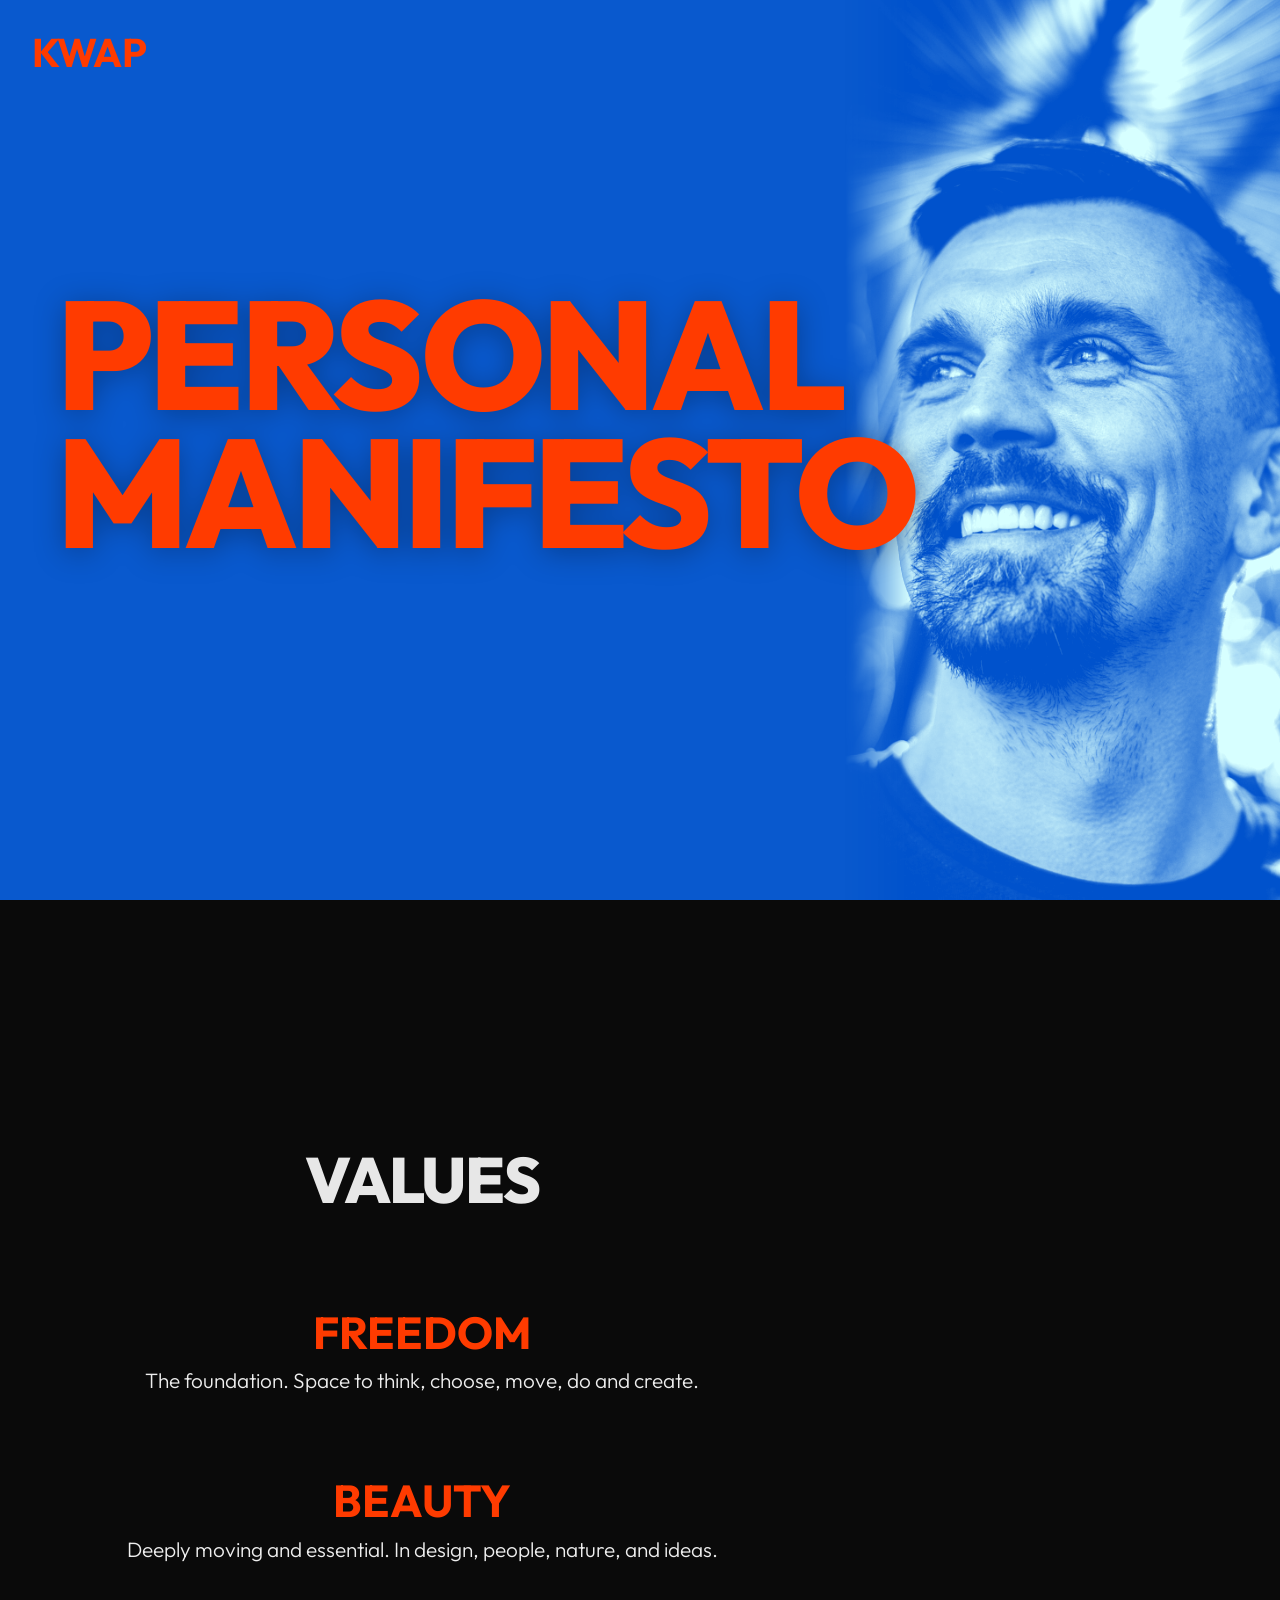
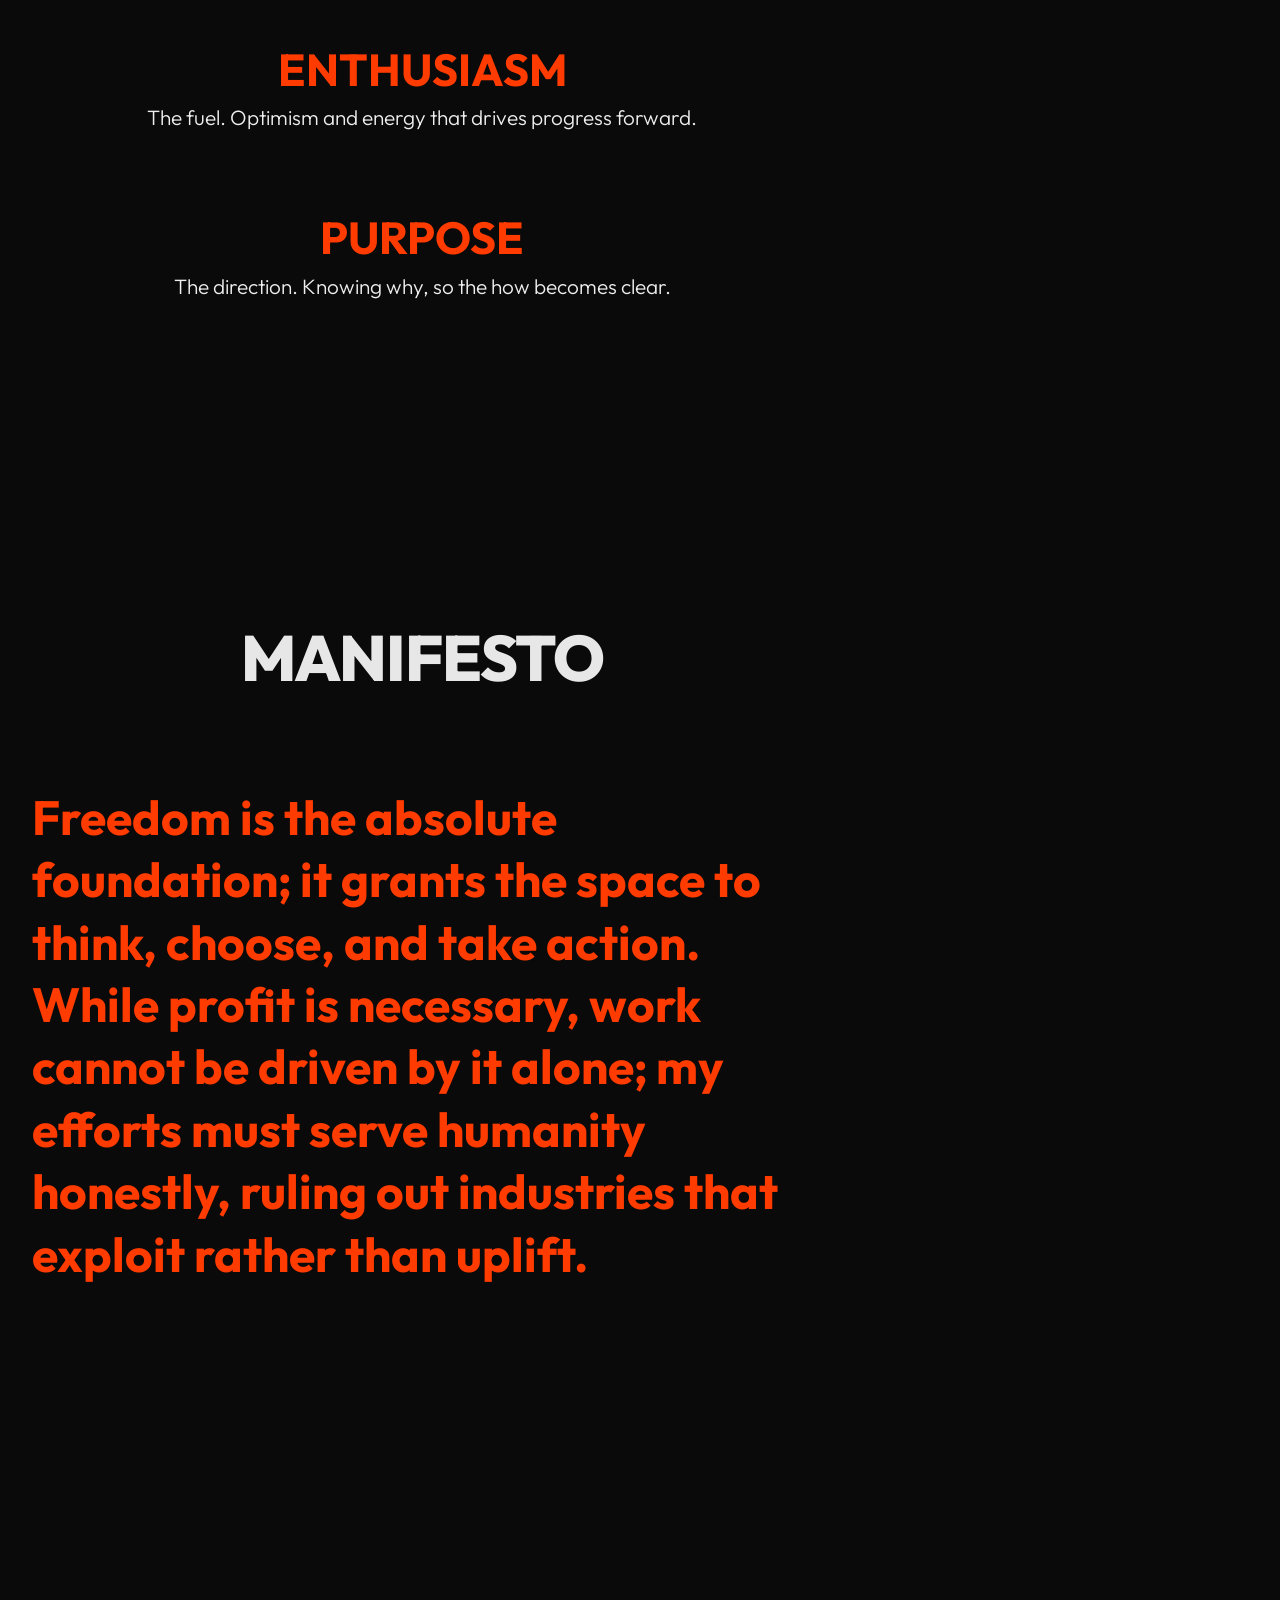
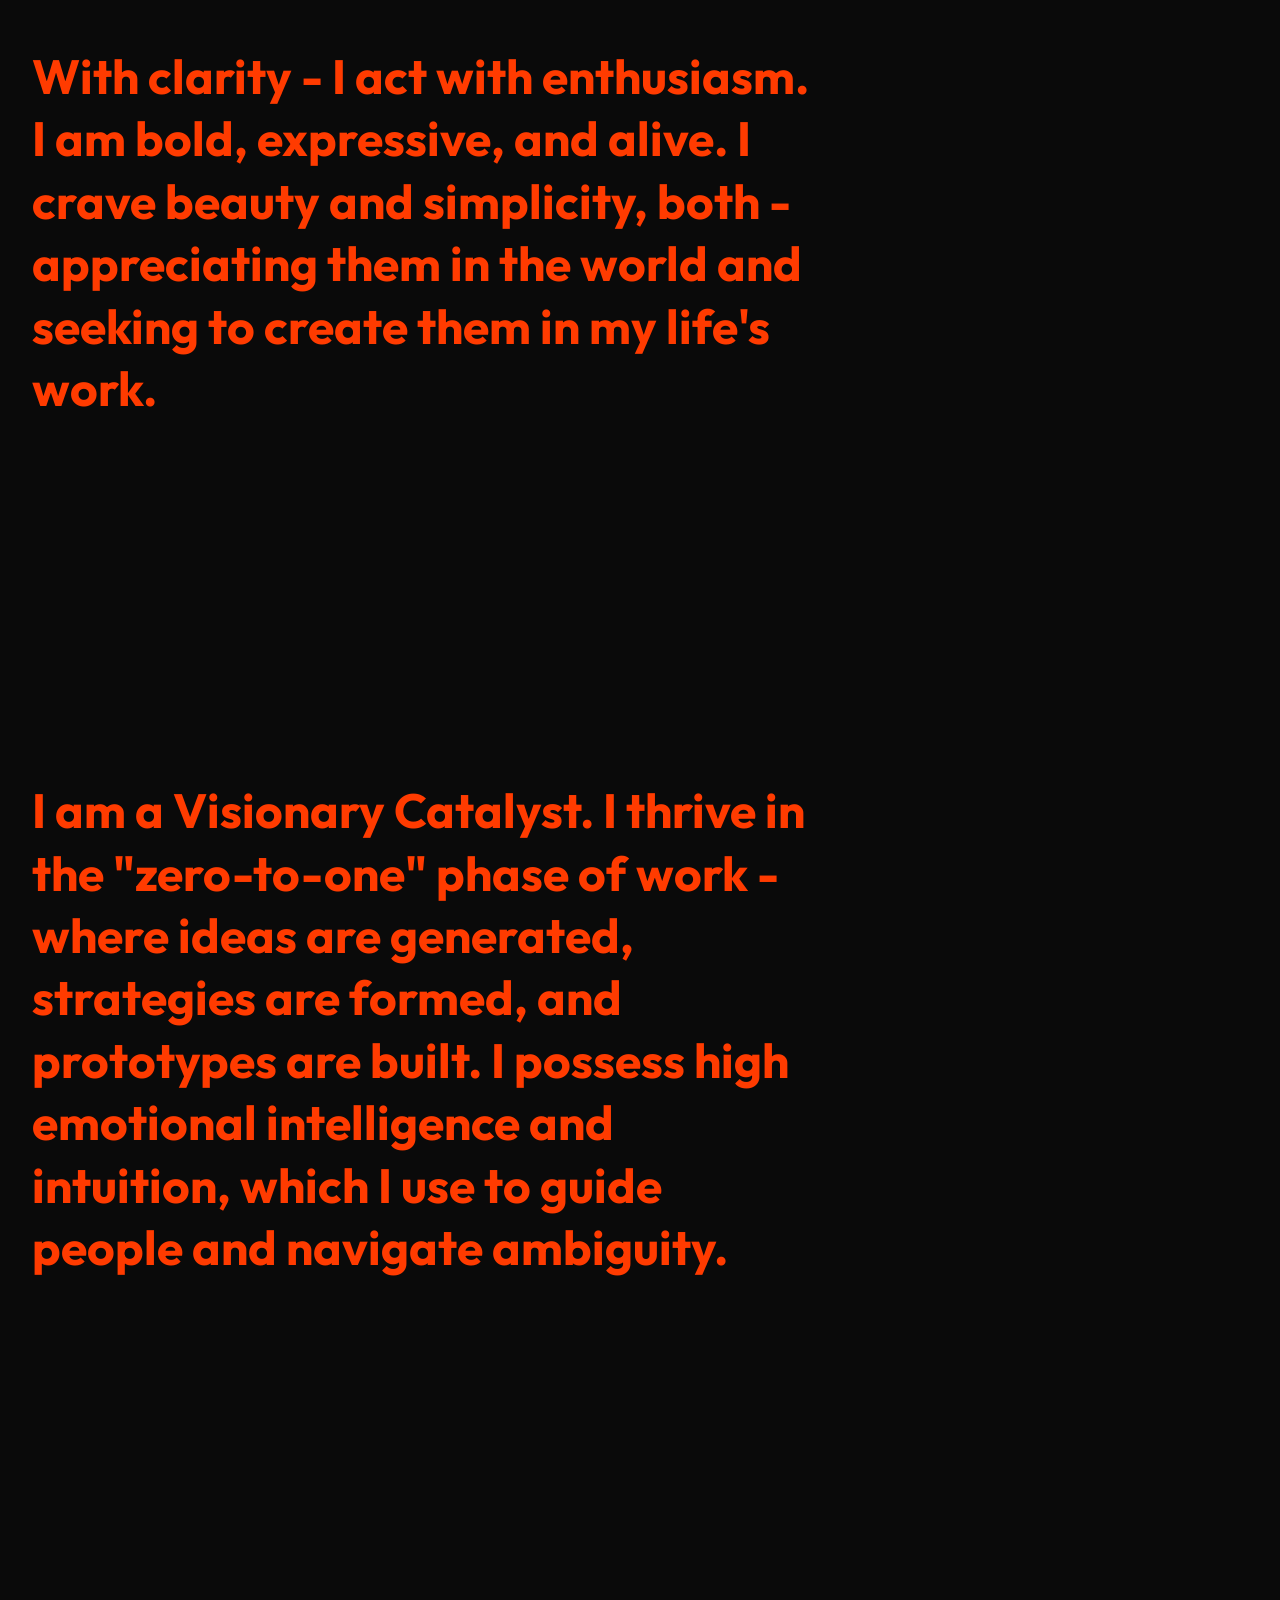
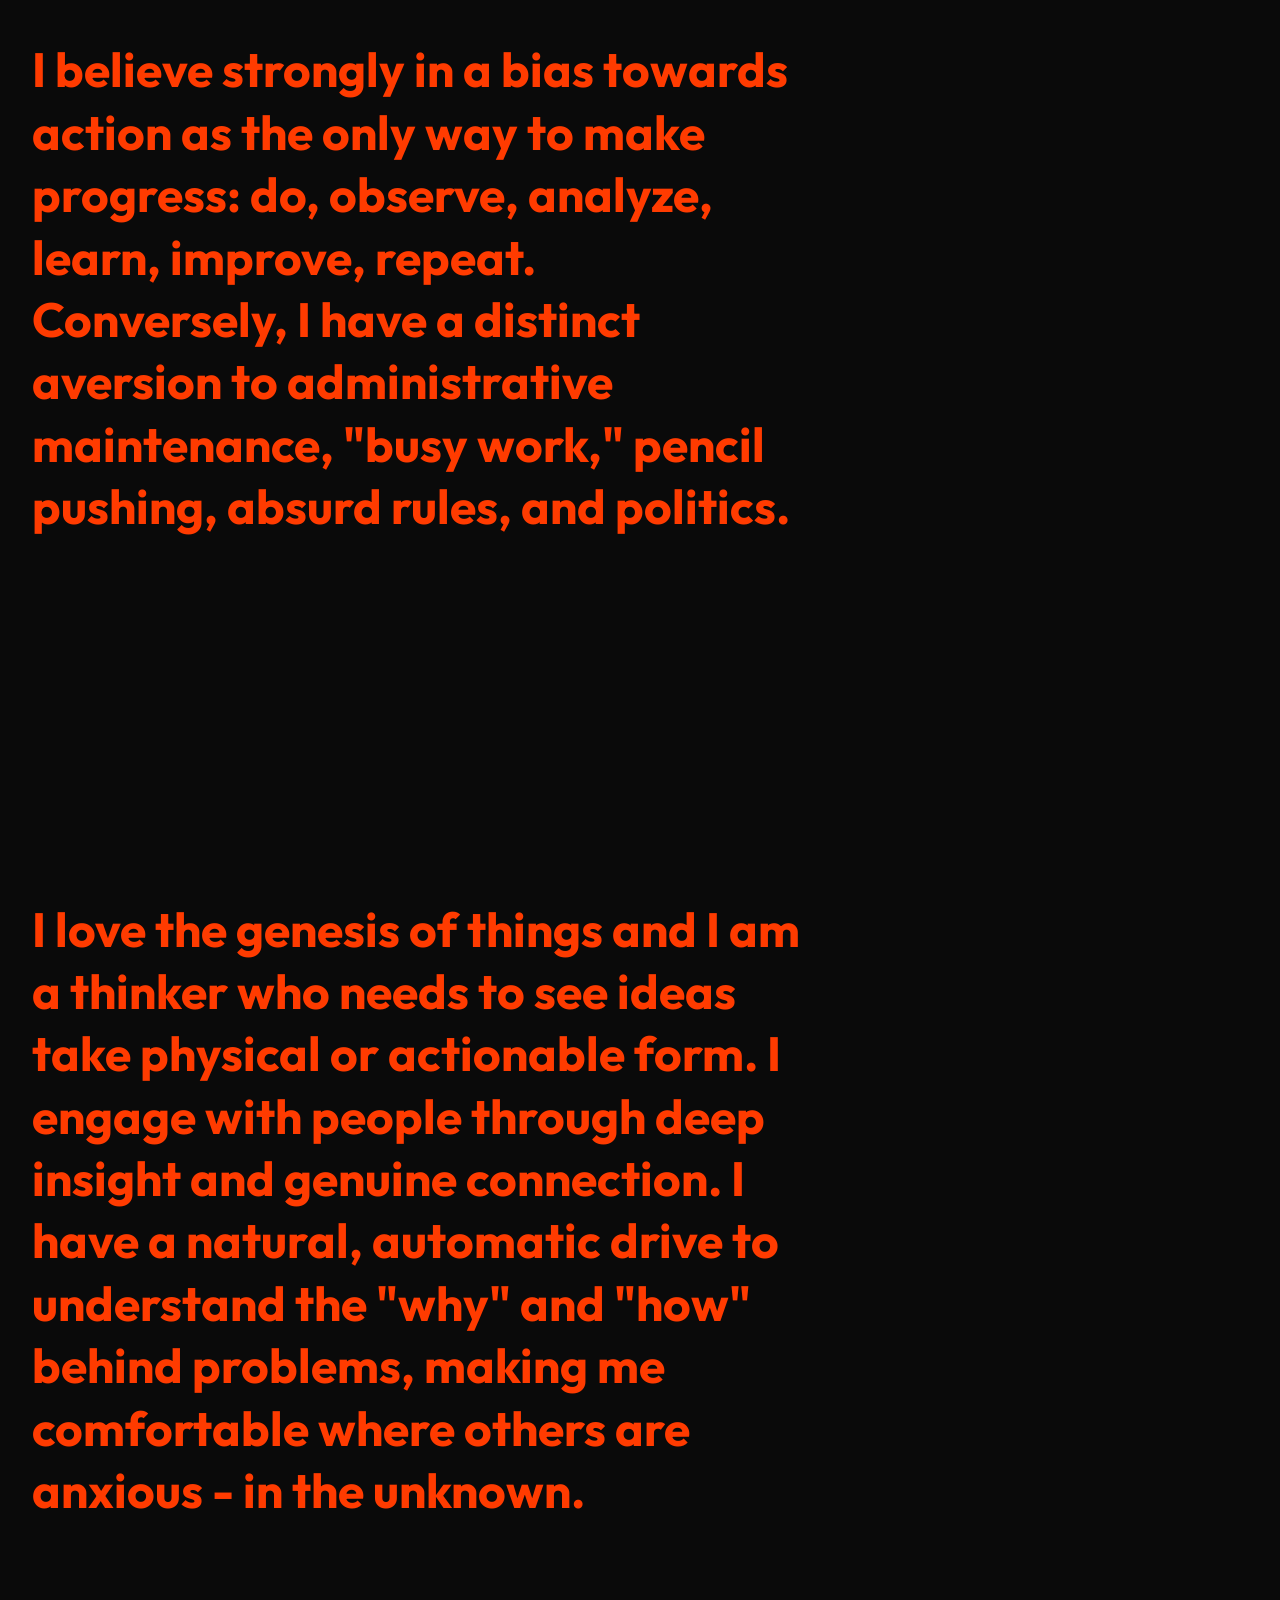
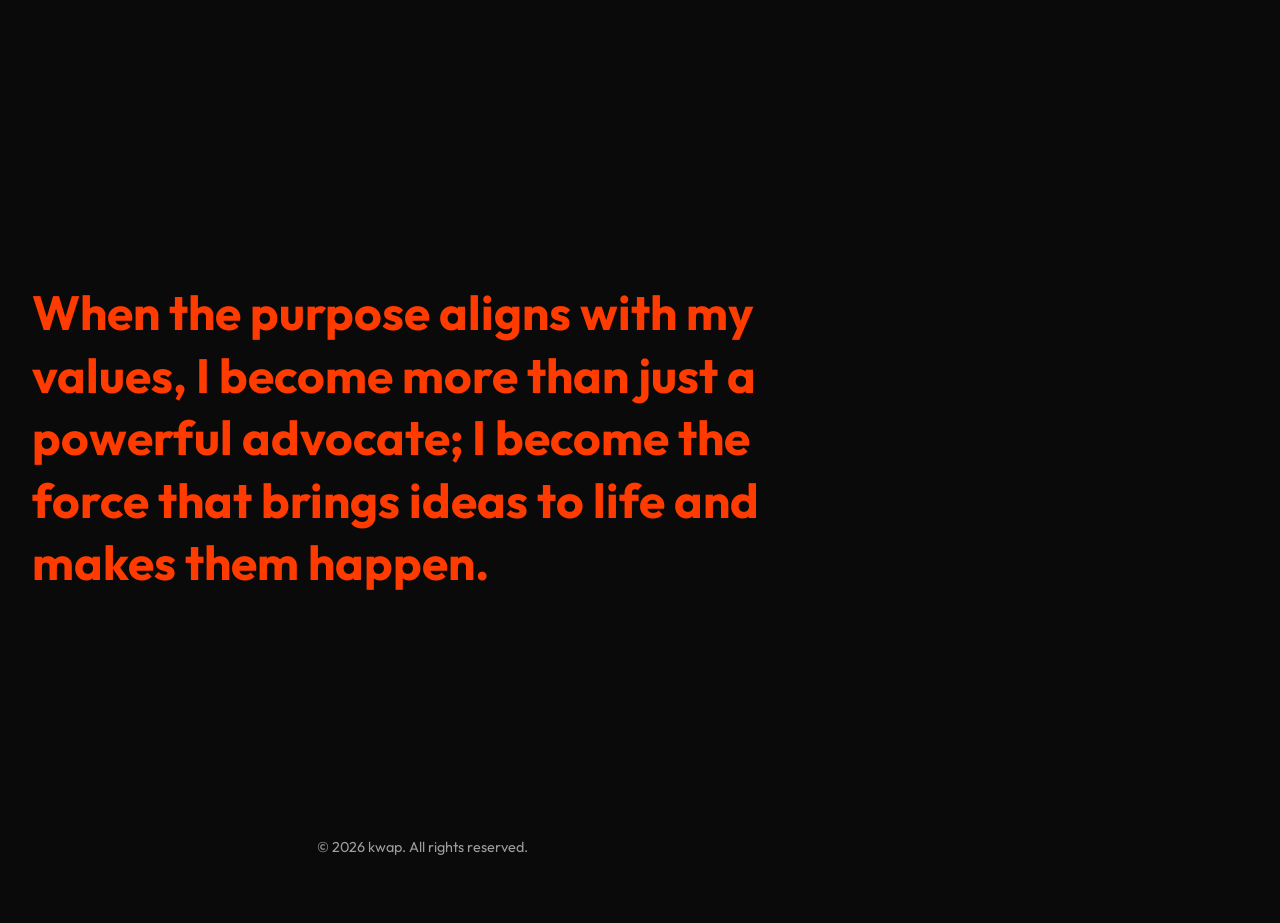
==== index.html @ 7fed05df "My manifesto" ====
<!DOCTYPE html>
<html lang="en">

<head>
    <meta charset="UTF-8">
    <meta name="viewport" content="width=device-width, initial-scale=1.0">
    <title>kwap manifesto</title>
    <link rel="preconnect" href="https://fonts.googleapis.com">
    <link rel="preconnect" href="https://fonts.gstatic.com" crossorigin>
    <link href="https://fonts.googleapis.com/css2?family=Outfit:wght@300;400;600;800&display=swap" rel="stylesheet">
    <link rel="stylesheet" href="style.css">
</head>

<body>

    <!-- Fixed Image Column (Right 1/3) -->
    <div class="image-column">
        <div class="image-bg"></div>
        <div class="image-overlay"></div>
    </div>

    <!-- Navigation (Spans full width or just content? Let's span full but keep text in content area) -->
    <nav>
        <div class="logo"><a href="https://www.linkedin.com/in/piotrkwapin/" target="_blank">KWAP</a></div>
        <!-- <div class="meta"><a href="mailto:contact@example.com">EMAIL ME</a></div> -->
    </nav>

    <!-- Content Column (Left 2/3) -->
    <div class="content-column">

        <!-- HERO SECTION -->
        <section id="hero">
            <div class="hero-content">
                <h1>Personal<br>Manifesto</h1>
            </div>

        </section>

        <!-- VALUES SECTION -->
        <section id="values">
            <h2 class="section-title">Values</h2>
            <div class="values-list">
                <div class="value-item">
                    <h3>Freedom</h3>
                    <p>The foundation. Space to think, choose, move, do and create.</p>
                </div>
                <div class="value-item">
                    <h3>Beauty</h3>
                    <p>Deeply moving and essential. In design, people, nature, and ideas.</p>
                </div>
                <div class="value-item">
                    <h3>Enthusiasm</h3>
                    <p>The fuel. Optimism and energy that drives progress forward.</p>
                </div>
                <div class="value-item">
                    <h3>Purpose</h3>
                    <p>The direction. Knowing why, so the how becomes clear.</p>
                </div>
            </div>
        </section>

        <!-- MANIFESTO SECTION -->
        <section id="manifesto">
            <div class="manifesto-container">
                <div class="sticky-wrapper">
                    <h2 class="section-title">Manifesto</h2>
                    <div class="reveal-text">Freedom is the absolute foundation; it grants the space to think, choose,
                        and take action. While profit is necessary, work cannot be driven by it alone; my efforts must
                        serve humanity honestly, ruling out industries that exploit rather than uplift.</div>
                    <div class="reveal-text">With clarity - I act with enthusiasm. I am bold, expressive, and alive. I
                        crave beauty and simplicity, both - appreciating them in the world and seeking to create them in
                        my life's work.</div>
                    <div class="reveal-text">I am a Visionary Catalyst. I thrive in the "zero-to-one" phase of work -
                        where ideas are generated, strategies are formed, and prototypes are built. I possess high
                        emotional intelligence and intuition, which I use to guide people and navigate ambiguity.</div>
                    <div class="reveal-text">I believe strongly in a bias towards action as the only way to make
                        progress: do, observe, analyze, learn, improve, repeat.<br>Conversely, I have a distinct
                        aversion to administrative maintenance, "busy work," pencil pushing, absurd rules, and politics.
                    </div>
                    <div class="reveal-text">I love the genesis of things and I am a thinker who needs to see ideas take
                        physical or actionable form. I engage with people through deep insight and genuine connection. I
                        have a natural, automatic drive to understand the "why" and "how" behind problems, making me
                        comfortable where others are anxious - in the unknown.</div>
                    <div class="reveal-text">When the purpose aligns with my values, I become more than just a powerful
                        advocate; I become the force that brings ideas to life and makes them happen.</div>
                </div>
            </div>
        </section>

        <footer>
            <p>&copy; 2026 kwap. All rights reserved.</p>
        </footer>

    </div> <!-- End Content Column -->

    <script src="script.js"></script>
</body>

</html>
---- style.css ----
:root {
    --bg-color: #0a0a0a;
    --text-color: #f0f0f0;
    --accent-color: #FF3B00;
    /* Electric Orange */
    --font-main: 'Outfit', sans-serif;
}

* {
    margin: 0;
    padding: 0;
    box-sizing: border-box;
}

body {
    background-color: var(--bg-color);
    color: var(--text-color);
    font-family: var(--font-main);
    overflow-x: hidden;
    line-height: 1.5;
    -webkit-font-smoothing: antialiased;
}

/* --- Global Blue Uniformity --- */
body::before {
    content: '';
    position: fixed;
    top: 0;
    left: 0;
    width: 100%;
    height: 100%;
    /* Brightened Blue: #4da6ff -> #66b3ff */
    background-color: #66b3ff;
    mix-blend-mode: hard-light;
    pointer-events: none;
    z-index: 0;
    opacity: 0.8;
}

/* --- Navigation --- */
nav {
    position: fixed;
    top: 0;
    left: 0;
    width: 100%;
    /* Standard padding */
    padding: 2rem;
    display: flex;
    justify-content: space-between;
    align-items: center;
    z-index: 1000;
}

nav .logo,
nav a {
    color: var(--accent-color) !important;
    text-decoration: none;
    font-weight: 700;
    letter-spacing: 1px;
    font-size: 0.9rem;
    text-transform: uppercase;
}

/* FORCED Logo Size */
nav .logo,
nav .logo a {
    font-size: 2.5rem !important;
    /* UP UP UP size */
    line-height: 1;
    letter-spacing: -0.02em;
}

/* --- Layout Columns --- */
/* Right Image Column (34%) */
.image-column {
    position: fixed;
    top: 0;
    right: 0;
    width: 34%;
    height: 100vh;
    z-index: -1;
    background-color: #000;
    overflow: hidden;
    /* Soft Fade to Left */
    -webkit-mask-image: linear-gradient(to right, transparent 0%, black 15%);
    mask-image: linear-gradient(to right, transparent 0%, black 15%);
}

.image-bg {
    width: 100%;
    height: 100%;
    background-image: url('assets/user-hero-bw.png');
    background-size: cover;
    background-position: center center;
    filter: brightness(1.2) contrast(1.1);
}

/* Left Content Column (66%) */
.content-column {
    width: 66%;
    min-height: 100vh;
    position: relative;
    z-index: 10;
}

section,
footer,
nav {
    position: relative;
    z-index: 10;
}

/* --- Sections --- */

/* Hero Section */
#hero {
    height: 100vh;
    display: flex;
    flex-direction: column;
    /* MOVED UP: Start from top */
    justify-content: flex-start;
    /* Padding Top 20vh pushes it lower than 15vh but higher than center */
    padding-top: 20vh;
    padding-left: 4rem;
    padding-right: 4rem;
    align-items: flex-start;
}

h1 {
    font-size: clamp(4rem, 12vw, 15rem);
    font-weight: 800;
    line-height: 0.9;
    color: var(--accent-color);
    letter-spacing: -0.03em;
    text-transform: uppercase;
    margin-left: -0.5rem;
    filter: drop-shadow(0 4px 15px rgba(0, 0, 0, 0.3));
}

.section-title {
    font-size: 4rem;
    font-weight: 800;
    color: #fff;
    text-transform: uppercase;
    text-align: center;
    margin-bottom: 5rem;
    letter-spacing: -0.02em;
    opacity: 0.9;
}



/* Values Section */
#values {
    padding: 8rem 2rem;
    min-height: 100vh;
    display: flex;
    flex-direction: column;
    justify-content: center;
    align-items: center;
}

.values-list {
    display: flex;
    flex-direction: column;
    gap: 5rem;
    max-width: 800px;
    width: 100%;
    text-align: center;
}

.value-item h3 {
    font-size: 2.8rem;
    color: var(--accent-color);
    text-transform: uppercase;
    margin-bottom: 0.5rem;
    line-height: 1.1;
}

.value-item p {
    font-size: 1.3rem;
    font-weight: 300;
    color: #eee;
}

/* Manifesto Section */
#manifesto {
    padding: 20vh 2rem;
}

.manifesto-container {
    max-width: 800px;
    margin: 0 auto;
}

.reveal-text {
    font-size: 3rem;
    line-height: 1.3;
    margin-bottom: 40vh;
    opacity: 0.25;
    color: var(--accent-color);
    font-weight: 700;
    transition: opacity 0.5s ease;
}

.reveal-text.active {
    opacity: 1;
}

.reveal-text:last-child {
    margin-bottom: 0;
}

/* Footer */
footer {
    padding: 4rem 2rem;
    text-align: center;
    opacity: 0.6;
    font-size: 0.9rem;
    color: #fff;
}

/* Mobile */
@media (max-width: 768px) {
    .content-column {
        width: 100%;
    }

    .image-column {
        width: 100%;
        position: fixed;
        z-index: -5;
        opacity: 0.3;
    }

    h1 {
        font-size: 18vw;
        text-align: center;
        margin-left: 0;
    }

    #hero {
        align-items: center;
        text-align: center;
        padding: 0 1.5rem;
        padding-top: 20vh;
        /* Adjust for mobile */
    }

    .scroll-indicator {
        left: 50%;
    }
}
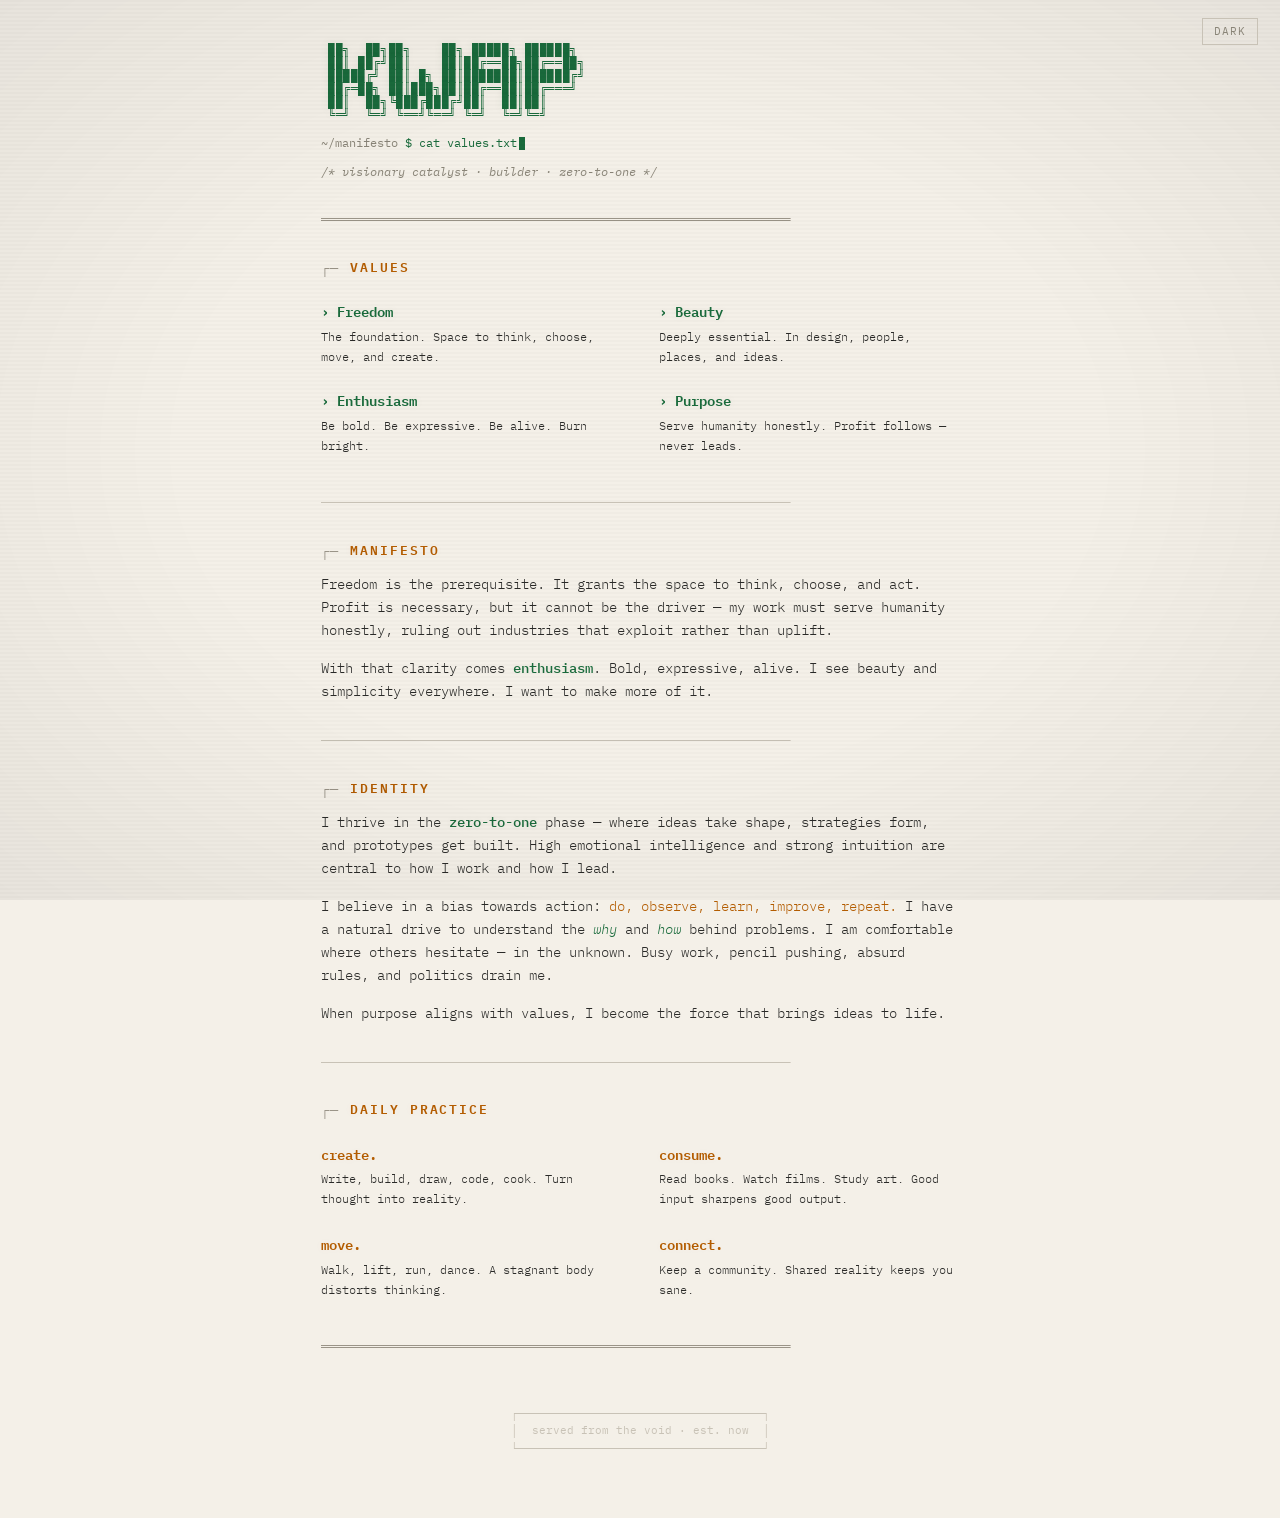
==== commit 410311e4: "changed to index.html" ====
--- a/index.html
+++ b/index.html
@@ -1,99 +1,386 @@
 <!DOCTYPE html>
-<html lang="en">
-
+<html lang="en" data-theme="light">
 <head>
-    <meta charset="UTF-8">
-    <meta name="viewport" content="width=device-width, initial-scale=1.0">
-    <title>kwap manifesto</title>
-    <link rel="preconnect" href="https://fonts.googleapis.com">
-    <link rel="preconnect" href="https://fonts.gstatic.com" crossorigin>
-    <link href="https://fonts.googleapis.com/css2?family=Outfit:wght@300;400;600;800&display=swap" rel="stylesheet">
-    <link rel="stylesheet" href="style.css">
+<meta charset="UTF-8">
+<meta name="viewport" content="width=device-width, initial-scale=1.0">
+<title>KWAP — Manifesto</title>
+<link rel="icon" type="image/x-icon" href="[data-uri]">
+<style>
+  @import url('https://fonts.googleapis.com/css2?family=IBM+Plex+Mono:ital,wght@0,300;0,400;0,500;0,600;1,400&display=swap');
+
+  /* ── LIGHT THEME (default) ── */
+  :root, [data-theme="light"] {
+    --bg: #f4f0e8;
+    --bg-deep: #ece8df;
+    --text: #2a2a28;
+    --text-dim: #8a8578;
+    --accent: #1a6b3c;
+    --accent-glow: rgba(26, 107, 60, 0.08);
+    --accent2: #b35c00;
+    --accent2-glow: rgba(179, 92, 0, 0.06);
+    --border: #c8c2b6;
+    --border-bright: #9a9488;
+    --scanline-b: rgba(0, 0, 0, 0.015);
+    --vignette: rgba(0, 0, 0, 0.05);
+  }
+
+  /* ── DARK THEME ── */
+  [data-theme="dark"] {
+    --bg: #060906;
+    --bg-deep: #0a0f0a;
+    --text: #ccddcc;
+    --text-dim: #446644;
+    --accent: #33ff66;
+    --accent-glow: rgba(51, 255, 102, 0.12);
+    --accent2: #ffaa22;
+    --accent2-glow: rgba(255, 170, 34, 0.15);
+    --border: #1a331a;
+    --border-bright: #2a5a2a;
+    --scanline-b: rgba(0, 0, 0, 0.08);
+    --vignette: rgba(0, 0, 0, 0.4);
+  }
+
+  * { margin: 0; padding: 0; box-sizing: border-box; }
+
+  html {
+    font-size: 15px;
+    scrollbar-width: thin;
+    scrollbar-color: var(--border-bright) var(--bg);
+  }
+
+  body {
+    background: var(--bg);
+    color: var(--text);
+    font-family: 'IBM Plex Mono', 'Courier New', monospace;
+    line-height: 1.7;
+    min-height: 100vh;
+    overflow-x: hidden;
+    transition: background 0.4s ease, color 0.4s ease;
+  }
+
+  /* ── CRT SCANLINES ── */
+  body::before {
+    content: '';
+    position: fixed;
+    top: 0; left: 0; right: 0; bottom: 0;
+    background: repeating-linear-gradient(
+      0deg, transparent, transparent 2px,
+      var(--scanline-b) 2px, var(--scanline-b) 4px
+    );
+    pointer-events: none;
+    z-index: 1000;
+  }
+
+  body::after {
+    content: '';
+    position: fixed;
+    top: 0; left: 0; right: 0; bottom: 0;
+    background: radial-gradient(ellipse at center, transparent 50%, var(--vignette) 100%);
+    pointer-events: none;
+    z-index: 999;
+  }
+
+  /* ── LAYOUT ── */
+  .terminal { max-width: 76ch; margin: 0 auto; padding: 2rem 1.5rem 4rem; }
+
+  /* ── THEME TOGGLE ── */
+  .theme-toggle {
+    position: fixed;
+    top: 1.2rem;
+    right: 1.5rem;
+    z-index: 1001;
+    background: none;
+    border: 1px solid var(--border);
+    color: var(--text-dim);
+    font-family: 'IBM Plex Mono', monospace;
+    font-size: 0.7rem;
+    letter-spacing: 0.1em;
+    padding: 0.35rem 0.7rem;
+    cursor: pointer;
+    transition: all 0.3s ease;
+    text-transform: uppercase;
+  }
+  .theme-toggle:hover {
+    color: var(--accent);
+    border-color: var(--accent);
+  }
+
+  /* ── HEADER ── */
+  .header-art {
+    color: var(--accent);
+    font-size: 0.75rem;
+    line-height: 1.15;
+    letter-spacing: 0.05em;
+    white-space: pre;
+    text-shadow: 0 0 10px var(--accent-glow);
+    overflow: hidden;
+  }
+
+  [data-theme="dark"] .header-art {
+    animation: flicker 4s infinite alternate;
+  }
+
+  @keyframes flicker {
+    0%, 95%, 100% { opacity: 1; }
+    96% { opacity: 0.85; }
+    97% { opacity: 1; }
+    98% { opacity: 0.9; }
+  }
+
+  /* ── PROMPT LINE ── */
+  .prompt-line {
+    color: var(--accent);
+    font-size: 0.8rem;
+    margin-top: 0.8rem;
+  }
+  .prompt-path { color: var(--text-dim); }
+  .cursor {
+    display: inline-block;
+    width: 0.55em;
+    height: 1.05em;
+    background: var(--accent);
+    vertical-align: text-bottom;
+    animation: blink 1s step-end infinite;
+    margin-left: 2px;
+  }
+  @keyframes blink { 0%, 100% { opacity: 1; } 50% { opacity: 0; } }
+
+  .tagline {
+    color: var(--text-dim);
+    margin-top: 0.6rem;
+    font-size: 0.8rem;
+    font-style: italic;
+  }
+
+  /* ── DIVIDERS ── */
+  .divider {
+    color: var(--border);
+    margin: 1.8rem 0;
+    white-space: pre;
+    font-size: 0.8rem;
+    overflow: hidden;
+    transition: color 0.4s ease;
+  }
+  .divider.bright { color: var(--border-bright); }
+
+  /* ── SECTIONS ── */
+  .section-label {
+    color: var(--accent2);
+    font-weight: 600;
+    font-size: 0.85rem;
+    letter-spacing: 0.15em;
+    text-transform: uppercase;
+    margin-bottom: 0.8rem;
+    text-shadow: 0 0 8px var(--accent2-glow);
+    transition: color 0.4s ease;
+  }
+  .section-label::before { content: '┌─ '; color: var(--border-bright); }
+
+  p { margin-bottom: 1rem; font-weight: 300; }
+
+  .highlight {
+    color: var(--accent);
+    font-weight: 500;
+    text-shadow: 0 0 6px var(--accent-glow);
+  }
+  .accent2 { color: var(--accent2); }
+  .dim { color: var(--text-dim); }
+  em { font-style: italic; color: var(--accent); }
+
+  /* ── VALUES GRID ── */
+  .values { display: grid; grid-template-columns: 1fr 1fr; gap: 0.2rem 2.5rem; margin: 0.5rem 0; }
+  .value-item { padding: 0.6rem 0; }
+  .value-name {
+    color: var(--accent);
+    font-weight: 600;
+    font-size: 0.95rem;
+    text-shadow: 0 0 8px var(--accent-glow);
+  }
+  .value-desc { font-size: 0.8rem; font-weight: 300; margin-top: 0.2rem; }
+
+  /* ── FOUR PILLARS ── */
+  .pillars { display: grid; grid-template-columns: 1fr 1fr; gap: 0.3rem 2.5rem; margin-top: 0.5rem; }
+  .pillar { padding: 0.6rem 0; }
+  .pillar-name {
+    color: var(--accent2);
+    font-weight: 600;
+    font-size: 0.95rem;
+    text-shadow: 0 0 8px var(--accent2-glow);
+  }
+  .pillar-desc { font-size: 0.8rem; font-weight: 300; margin-top: 0.2rem; }
+
+  /* ── QUOTE ── */
+  .quote-block {
+    border-left: 2px solid var(--border-bright);
+    padding: 0.8rem 0 0.8rem 1.5rem;
+    margin: 0.5rem 0;
+  }
+  .quote-text { font-style: italic; font-weight: 300; font-size: 0.9rem; }
+  .quote-prelude { font-size: 0.85rem; font-weight: 400; margin-bottom: 0.8rem; }
+  .quote-author { color: var(--text-dim); font-size: 0.8rem; margin-top: 0.5rem; }
+
+  .manifesto-body p { font-size: 0.9rem; }
+
+  /* ── FOOTER ── */
+  .footer {
+    color: var(--border);
+    font-size: 0.7rem;
+    margin-top: 2rem;
+    text-align: center;
+    white-space: pre;
+  }
+
+  /* ── FADE IN ── */
+  .fade-section {
+    opacity: 0;
+    transform: translateY(6px);
+    animation: fadeUp 0.6s ease forwards;
+  }
+  @keyframes fadeUp { to { opacity: 1; transform: translateY(0); } }
+
+  .fade-section:nth-child(2)  { animation-delay: 0.05s; }
+  .fade-section:nth-child(3)  { animation-delay: 0.15s; }
+  .fade-section:nth-child(4)  { animation-delay: 0.3s; }
+  .fade-section:nth-child(5)  { animation-delay: 0.45s; }
+  .fade-section:nth-child(6)  { animation-delay: 0.55s; }
+  .fade-section:nth-child(7)  { animation-delay: 0.65s; }
+  .fade-section:nth-child(8)  { animation-delay: 0.75s; }
+  .fade-section:nth-child(9)  { animation-delay: 0.85s; }
+  .fade-section:nth-child(10) { animation-delay: 0.95s; }
+  .fade-section:nth-child(11) { animation-delay: 1.05s; }
+  .fade-section:nth-child(12) { animation-delay: 1.15s; }
+  .fade-section:nth-child(13) { animation-delay: 1.25s; }
+  .fade-section:nth-child(14) { animation-delay: 1.35s; }
+
+  @media (max-width: 600px) {
+    html { font-size: 13px; }
+    .terminal { padding: 1.2rem 1rem 3rem; }
+    .header-art { font-size: 0.48rem; }
+    .values, .pillars { grid-template-columns: 1fr; gap: 0; }
+    .theme-toggle { top: 0.8rem; right: 0.8rem; }
+  }
+</style>
 </head>
-
 <body>
 
-    <!-- Fixed Image Column (Right 1/3) -->
-    <div class="image-column">
-        <div class="image-bg"></div>
-        <div class="image-overlay"></div>
+<button class="theme-toggle" onclick="toggleTheme()" aria-label="Toggle theme">
+  <span id="toggle-text">dark</span>
+</button>
+
+<main class="terminal">
+
+  <div class="fade-section">
+    <div class="header-art" role="img" aria-label="KWAP">
+ ██╗  ██╗██╗    ██╗ █████╗ ██████╗
+ ██║ ██╔╝██║    ██║██╔══██╗██╔══██╗
+ █████╔╝ ██║ █╗ ██║███████║██████╔╝
+ ██╔═██╗ ██║███╗██║██╔══██║██╔═══╝
+ ██║  ██╗╚███╔███╔╝██║  ██║██║
+ ╚═╝  ╚═╝ ╚══╝╚══╝ ╚═╝  ╚═╝╚═╝</div>
+  </div>
+
+  <div class="fade-section">
+    <div class="prompt-line"><span class="prompt-path">~/manifesto</span> $ cat values.txt<span class="cursor"></span></div>
+    <div class="tagline">/* visionary catalyst · builder · zero-to-one */</div>
+  </div>
+
+  <div class="fade-section">
+    <div class="divider bright">═══════════════════════════════════════════════════════════════════</div>
+  </div>
+
+  <div class="fade-section">
+    <div class="section-label">Values</div>
+    <div class="values">
+      <div class="value-item">
+        <div class="value-name">› Freedom</div>
+        <div class="value-desc">The foundation. Space to think, choose, move, and create.</div>
+      </div>
+      <div class="value-item">
+        <div class="value-name">› Beauty</div>
+        <div class="value-desc">Deeply essential. In design, people, places, and ideas.</div>
+      </div>
+      <div class="value-item">
+        <div class="value-name">› Enthusiasm</div>
+        <div class="value-desc">Be bold. Be expressive. Be alive. Burn bright.</div>
+      </div>
+      <div class="value-item">
+        <div class="value-name">› Purpose</div>
+        <div class="value-desc">Serve humanity honestly. Profit follows — never leads.</div>
+      </div>
     </div>
-
-    <!-- Navigation (Spans full width or just content? Let's span full but keep text in content area) -->
-    <nav>
-        <div class="logo"><a href="https://www.linkedin.com/in/piotrkwapin/" target="_blank">KWAP</a></div>
-        <!-- <div class="meta"><a href="mailto:contact@example.com">EMAIL ME</a></div> -->
-    </nav>
-
-    <!-- Content Column (Left 2/3) -->
-    <div class="content-column">
-
-        <!-- HERO SECTION -->
-        <section id="hero">
-            <div class="hero-content">
-                <h1>Personal<br>Manifesto</h1>
-            </div>
-
-        </section>
-
-        <!-- VALUES SECTION -->
-        <section id="values">
-            <h2 class="section-title">Values</h2>
-            <div class="values-list">
-                <div class="value-item">
-                    <h3>Freedom</h3>
-                    <p>The foundation. Space to think, choose, move, do and create.</p>
-                </div>
-                <div class="value-item">
-                    <h3>Beauty</h3>
-                    <p>Deeply moving and essential. In design, people, nature, and ideas.</p>
-                </div>
-                <div class="value-item">
-                    <h3>Enthusiasm</h3>
-                    <p>The fuel. Optimism and energy that drives progress forward.</p>
-                </div>
-                <div class="value-item">
-                    <h3>Purpose</h3>
-                    <p>The direction. Knowing why, so the how becomes clear.</p>
-                </div>
-            </div>
-        </section>
-
-        <!-- MANIFESTO SECTION -->
-        <section id="manifesto">
-            <div class="manifesto-container">
-                <div class="sticky-wrapper">
-                    <h2 class="section-title">Manifesto</h2>
-                    <div class="reveal-text">Freedom is the absolute foundation; it grants the space to think, choose,
-                        and take action. While profit is necessary, work cannot be driven by it alone; my efforts must
-                        serve humanity honestly, ruling out industries that exploit rather than uplift.</div>
-                    <div class="reveal-text">With clarity - I act with enthusiasm. I am bold, expressive, and alive. I
-                        crave beauty and simplicity, both - appreciating them in the world and seeking to create them in
-                        my life's work.</div>
-                    <div class="reveal-text">I am a Visionary Catalyst. I thrive in the "zero-to-one" phase of work -
-                        where ideas are generated, strategies are formed, and prototypes are built. I possess high
-                        emotional intelligence and intuition, which I use to guide people and navigate ambiguity.</div>
-                    <div class="reveal-text">I believe strongly in a bias towards action as the only way to make
-                        progress: do, observe, analyze, learn, improve, repeat.<br>Conversely, I have a distinct
-                        aversion to administrative maintenance, "busy work," pencil pushing, absurd rules, and politics.
-                    </div>
-                    <div class="reveal-text">I love the genesis of things and I am a thinker who needs to see ideas take
-                        physical or actionable form. I engage with people through deep insight and genuine connection. I
-                        have a natural, automatic drive to understand the "why" and "how" behind problems, making me
-                        comfortable where others are anxious - in the unknown.</div>
-                    <div class="reveal-text">When the purpose aligns with my values, I become more than just a powerful
-                        advocate; I become the force that brings ideas to life and makes them happen.</div>
-                </div>
-            </div>
-        </section>
-
-        <footer>
-            <p>&copy; 2026 kwap. All rights reserved.</p>
-        </footer>
-
-    </div> <!-- End Content Column -->
-
-    <script src="script.js"></script>
+  </div>
+
+  <div class="fade-section">
+    <div class="divider">───────────────────────────────────────────────────────────────────</div>
+  </div>
+
+  <div class="fade-section">
+    <div class="section-label">Manifesto</div>
+    <div class="manifesto-body">
+      <p>Freedom is the prerequisite. It grants the space to think, choose, and act. Profit is necessary, but it cannot be the driver — my work must serve humanity honestly, ruling out industries that exploit rather than uplift.</p>
+      <p>With that clarity comes <span class="highlight">enthusiasm</span>. Bold, expressive, alive. I see beauty and simplicity everywhere. I want to make more of it.</p>
+    </div>
+  </div>
+
+  <div class="fade-section">
+    <div class="divider">───────────────────────────────────────────────────────────────────</div>
+  </div>
+
+  <div class="fade-section">
+    <div class="section-label">Identity</div>
+    <div class="manifesto-body">
+      <p>I thrive in the <span class="highlight">zero-to-one</span> phase — where ideas take shape, strategies form, and prototypes get built. High emotional intelligence and strong intuition are central to how I work and how I lead.</p>
+      <p>I believe in a bias towards action: <span class="accent2">do, observe, learn, improve, repeat.</span> I have a natural drive to understand the <em>why</em> and <em>how</em> behind problems. I am comfortable where others hesitate — in the unknown. Busy work, pencil pushing, absurd rules, and politics drain me.</p>
+      <p>When purpose aligns with values, I become the force that brings ideas to life.</p>
+    </div>
+  </div>
+
+  <div class="fade-section">
+    <div class="divider">───────────────────────────────────────────────────────────────────</div>
+  </div>
+
+  <div class="fade-section">
+    <div class="section-label">Daily Practice</div>
+    <div class="pillars">
+      <div class="pillar">
+        <div class="pillar-name">create.</div>
+        <div class="pillar-desc">Write, build, draw, code, cook. Turn thought into reality.</div>
+      </div>
+      <div class="pillar">
+        <div class="pillar-name">consume.</div>
+        <div class="pillar-desc">Read books. Watch films. Study art. Good input sharpens good output.</div>
+      </div>
+      <div class="pillar">
+        <div class="pillar-name">move.</div>
+        <div class="pillar-desc">Walk, lift, run, dance. A stagnant body distorts thinking.</div>
+      </div>
+      <div class="pillar">
+        <div class="pillar-name">connect.</div>
+        <div class="pillar-desc">Keep a community. Shared reality keeps you sane.</div>
+      </div>
+    </div>
+  </div>
+
+  <div class="fade-section">
+    <div class="divider bright">═══════════════════════════════════════════════════════════════════</div>
+  </div>
+
+  <div class="fade-section">
+    <div class="footer">
+┌───────────────────────────────────┐
+│  served from the void · est. now  │
+└───────────────────────────────────┘</div>
+  </div>
+
+</main>
+
+<script>
+  function toggleTheme() {
+    const html = document.documentElement;
+    const next = html.getAttribute('data-theme') === 'light' ? 'dark' : 'light';
+    html.setAttribute('data-theme', next);
+    document.getElementById('toggle-text').textContent = next === 'light' ? 'dark' : 'light';
+  }
+</script>
 </body>
-
-</html>+</html>
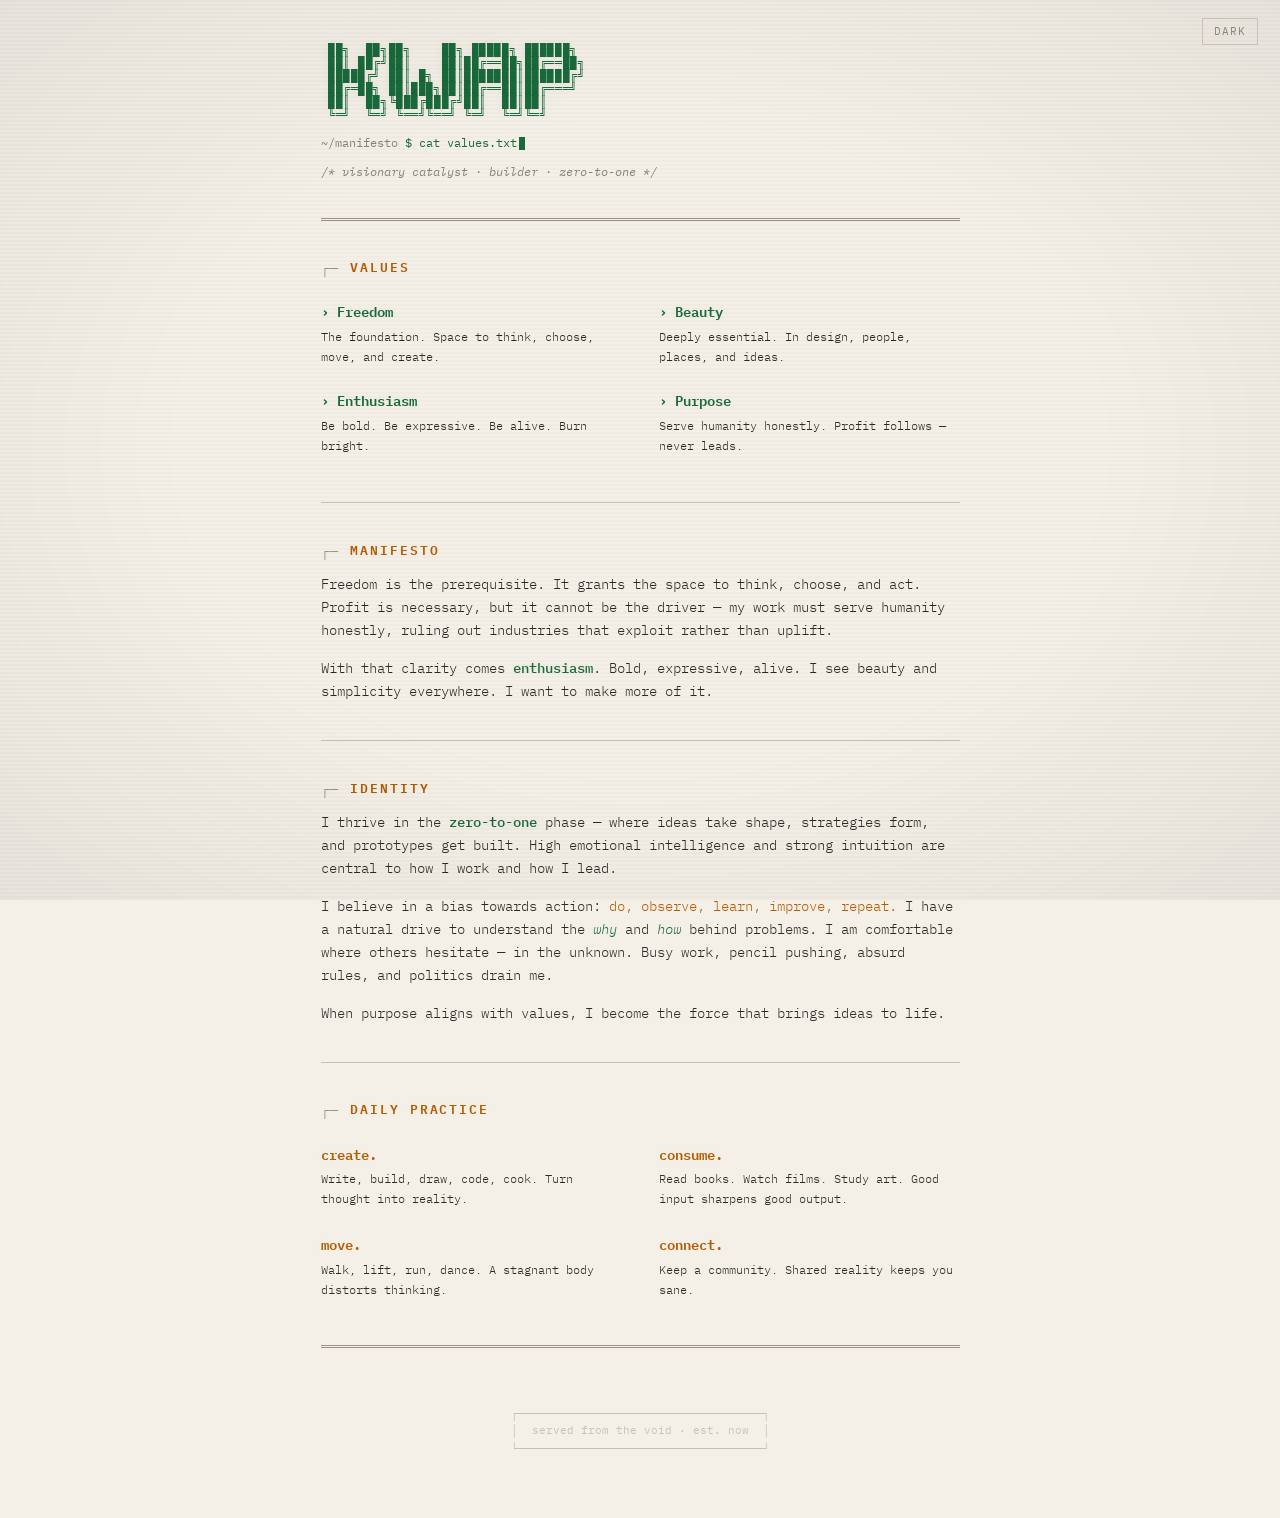
==== commit 7b58a957: "fixed width of the divisors" ====
--- a/index.html
+++ b/index.html
@@ -156,9 +156,9 @@
   .divider {
     color: var(--border);
     margin: 1.8rem 0;
-    white-space: pre;
+    white-space: nowrap;
+    overflow: hidden;
     font-size: 0.8rem;
-    overflow: hidden;
     transition: color 0.4s ease;
   }
   .divider.bright { color: var(--border-bright); }
@@ -285,7 +285,7 @@
   </div>
 
   <div class="fade-section">
-    <div class="divider bright">═══════════════════════════════════════════════════════════════════</div>
+    <div class="divider bright">════════════════════════════════════════════════════════════════════════════════════════════════════════════════════════════════════════════════════════════════════════════════════════════════════════</div>
   </div>
 
   <div class="fade-section">
@@ -311,7 +311,7 @@
   </div>
 
   <div class="fade-section">
-    <div class="divider">───────────────────────────────────────────────────────────────────</div>
+    <div class="divider">────────────────────────────────────────────────────────────────────────────────────────────────────────────────────────────────────────────────────────────────────────────────────────────────────────</div>
   </div>
 
   <div class="fade-section">
@@ -323,7 +323,7 @@
   </div>
 
   <div class="fade-section">
-    <div class="divider">───────────────────────────────────────────────────────────────────</div>
+    <div class="divider">────────────────────────────────────────────────────────────────────────────────────────────────────────────────────────────────────────────────────────────────────────────────────────────────────────</div>
   </div>
 
   <div class="fade-section">
@@ -336,7 +336,7 @@
   </div>
 
   <div class="fade-section">
-    <div class="divider">───────────────────────────────────────────────────────────────────</div>
+    <div class="divider">────────────────────────────────────────────────────────────────────────────────────────────────────────────────────────────────────────────────────────────────────────────────────────────────────────</div>
   </div>
 
   <div class="fade-section">
@@ -362,7 +362,7 @@
   </div>
 
   <div class="fade-section">
-    <div class="divider bright">═══════════════════════════════════════════════════════════════════</div>
+    <div class="divider bright">════════════════════════════════════════════════════════════════════════════════════════════════════════════════════════════════════════════════════════════════════════════════════════════════════════</div>
   </div>
 
   <div class="fade-section">
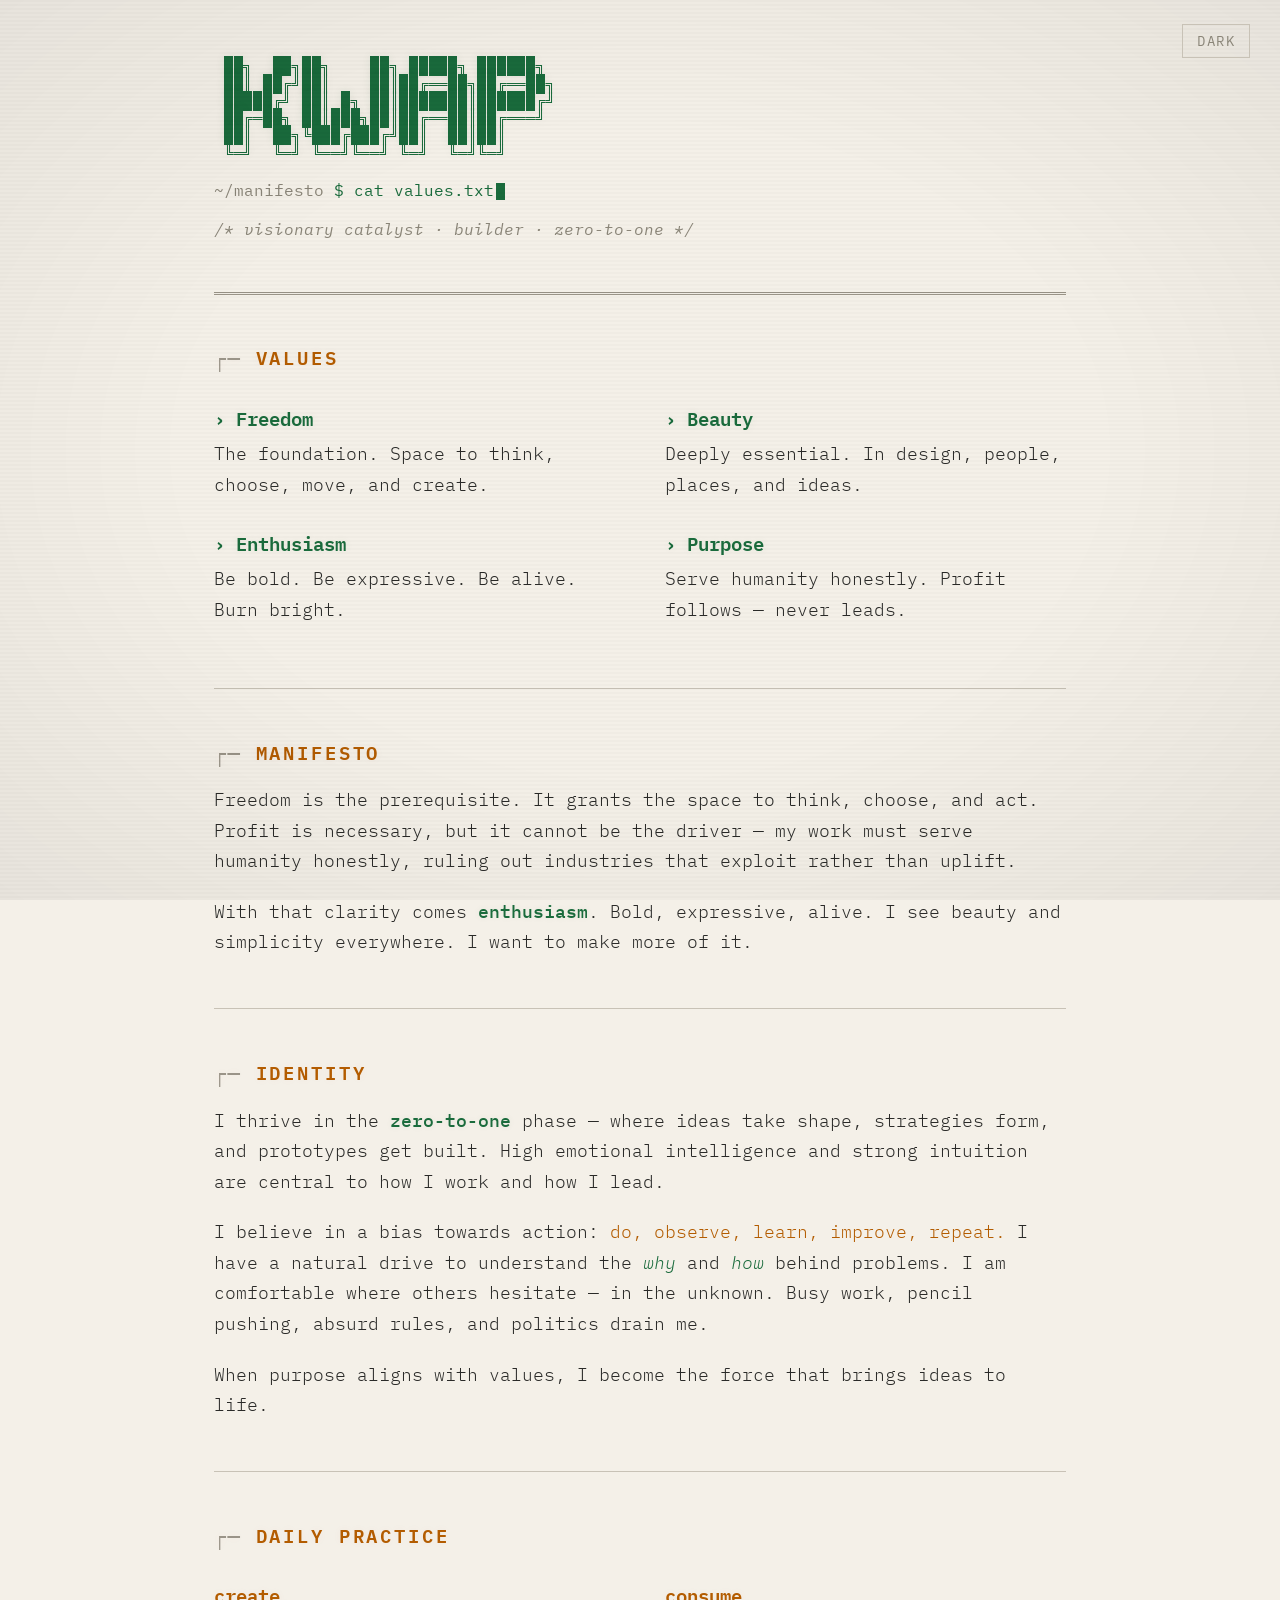
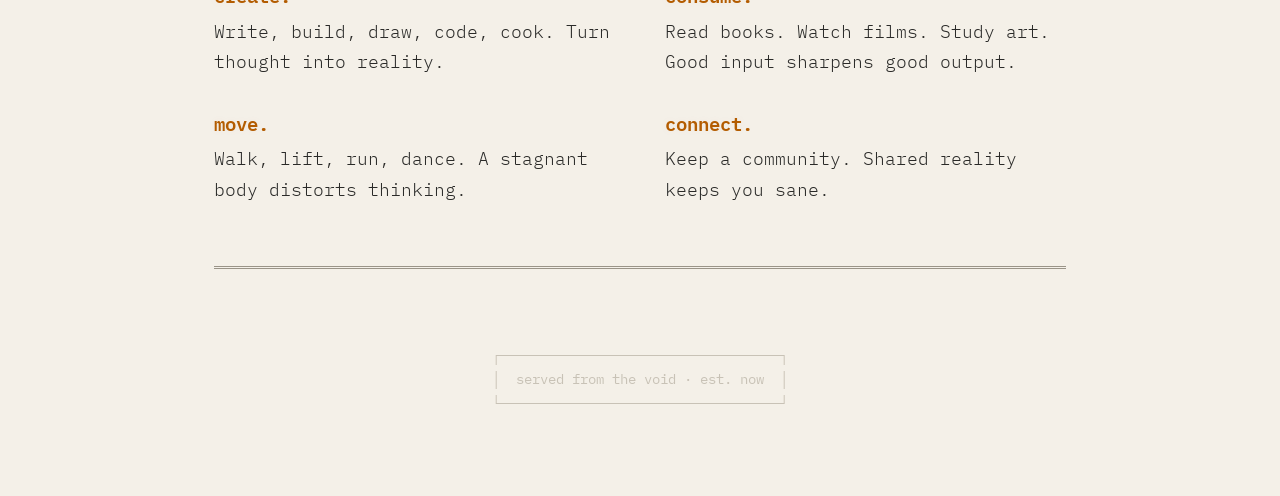
==== commit 4a893192: "Update title, favicon, and increase font sizes Rename title to "kwap's manifesto", replace ICO favic" ====
--- a/index.html
+++ b/index.html
@@ -3,8 +3,9 @@
 <head>
 <meta charset="UTF-8">
 <meta name="viewport" content="width=device-width, initial-scale=1.0">
-<title>KWAP — Manifesto</title>
-<link rel="icon" type="image/x-icon" href="[data-uri]">
+<title>kwap's manifesto</title>
+<link rel="icon" type="image/svg+xml" href="data:image/svg+xml,%3Csvg xmlns='http://www.w3.org/2000/svg' viewBox='0 0 32 32'%3E%3Crect width='32' height='32' rx='4' fill='%23060906'/%3E%3Ctext x='5' y='24' font-family='monospace' font-weight='bold' font-size='24' fill='%2333ff66'%3EK%3C/text%3E%3Crect x='22' y='6' width='3' height='18' fill='%2333ff66' opacity='0.8'%3E%3Canimate attributeName='opacity' values='1;0;1' dur='1s' repeatCount='indefinite'/%3E%3C/rect%3E%3C/svg%3E">
+
 <style>
   @import url('https://fonts.googleapis.com/css2?family=IBM+Plex+Mono:ital,wght@0,300;0,400;0,500;0,600;1,400&display=swap');
 
@@ -43,7 +44,7 @@
   * { margin: 0; padding: 0; box-sizing: border-box; }
 
   html {
-    font-size: 15px;
+    font-size: 20px;
     scrollbar-width: thin;
     scrollbar-color: var(--border-bright) var(--bg);
   }
@@ -167,7 +168,7 @@
   .section-label {
     color: var(--accent2);
     font-weight: 600;
-    font-size: 0.85rem;
+    font-size: 0.95rem;
     letter-spacing: 0.15em;
     text-transform: uppercase;
     margin-bottom: 0.8rem;
@@ -196,7 +197,7 @@
     font-size: 0.95rem;
     text-shadow: 0 0 8px var(--accent-glow);
   }
-  .value-desc { font-size: 0.8rem; font-weight: 300; margin-top: 0.2rem; }
+  .value-desc { font-size: 0.9rem; font-weight: 300; margin-top: 0.2rem; }
 
   /* ── FOUR PILLARS ── */
   .pillars { display: grid; grid-template-columns: 1fr 1fr; gap: 0.3rem 2.5rem; margin-top: 0.5rem; }
@@ -207,7 +208,7 @@
     font-size: 0.95rem;
     text-shadow: 0 0 8px var(--accent2-glow);
   }
-  .pillar-desc { font-size: 0.8rem; font-weight: 300; margin-top: 0.2rem; }
+  .pillar-desc { font-size: 0.9rem; font-weight: 300; margin-top: 0.2rem; }
 
   /* ── QUOTE ── */
   .quote-block {
@@ -216,7 +217,7 @@
     margin: 0.5rem 0;
   }
   .quote-text { font-style: italic; font-weight: 300; font-size: 0.9rem; }
-  .quote-prelude { font-size: 0.85rem; font-weight: 400; margin-bottom: 0.8rem; }
+  .quote-prelude { font-size: 0.9rem; font-weight: 400; margin-bottom: 0.8rem; }
   .quote-author { color: var(--text-dim); font-size: 0.8rem; margin-top: 0.5rem; }
 
   .manifesto-body p { font-size: 0.9rem; }
@@ -253,7 +254,7 @@
   .fade-section:nth-child(14) { animation-delay: 1.35s; }
 
   @media (max-width: 600px) {
-    html { font-size: 13px; }
+    html { font-size: 18px; }
     .terminal { padding: 1.2rem 1rem 3rem; }
     .header-art { font-size: 0.48rem; }
     .values, .pillars { grid-template-columns: 1fr; gap: 0; }
